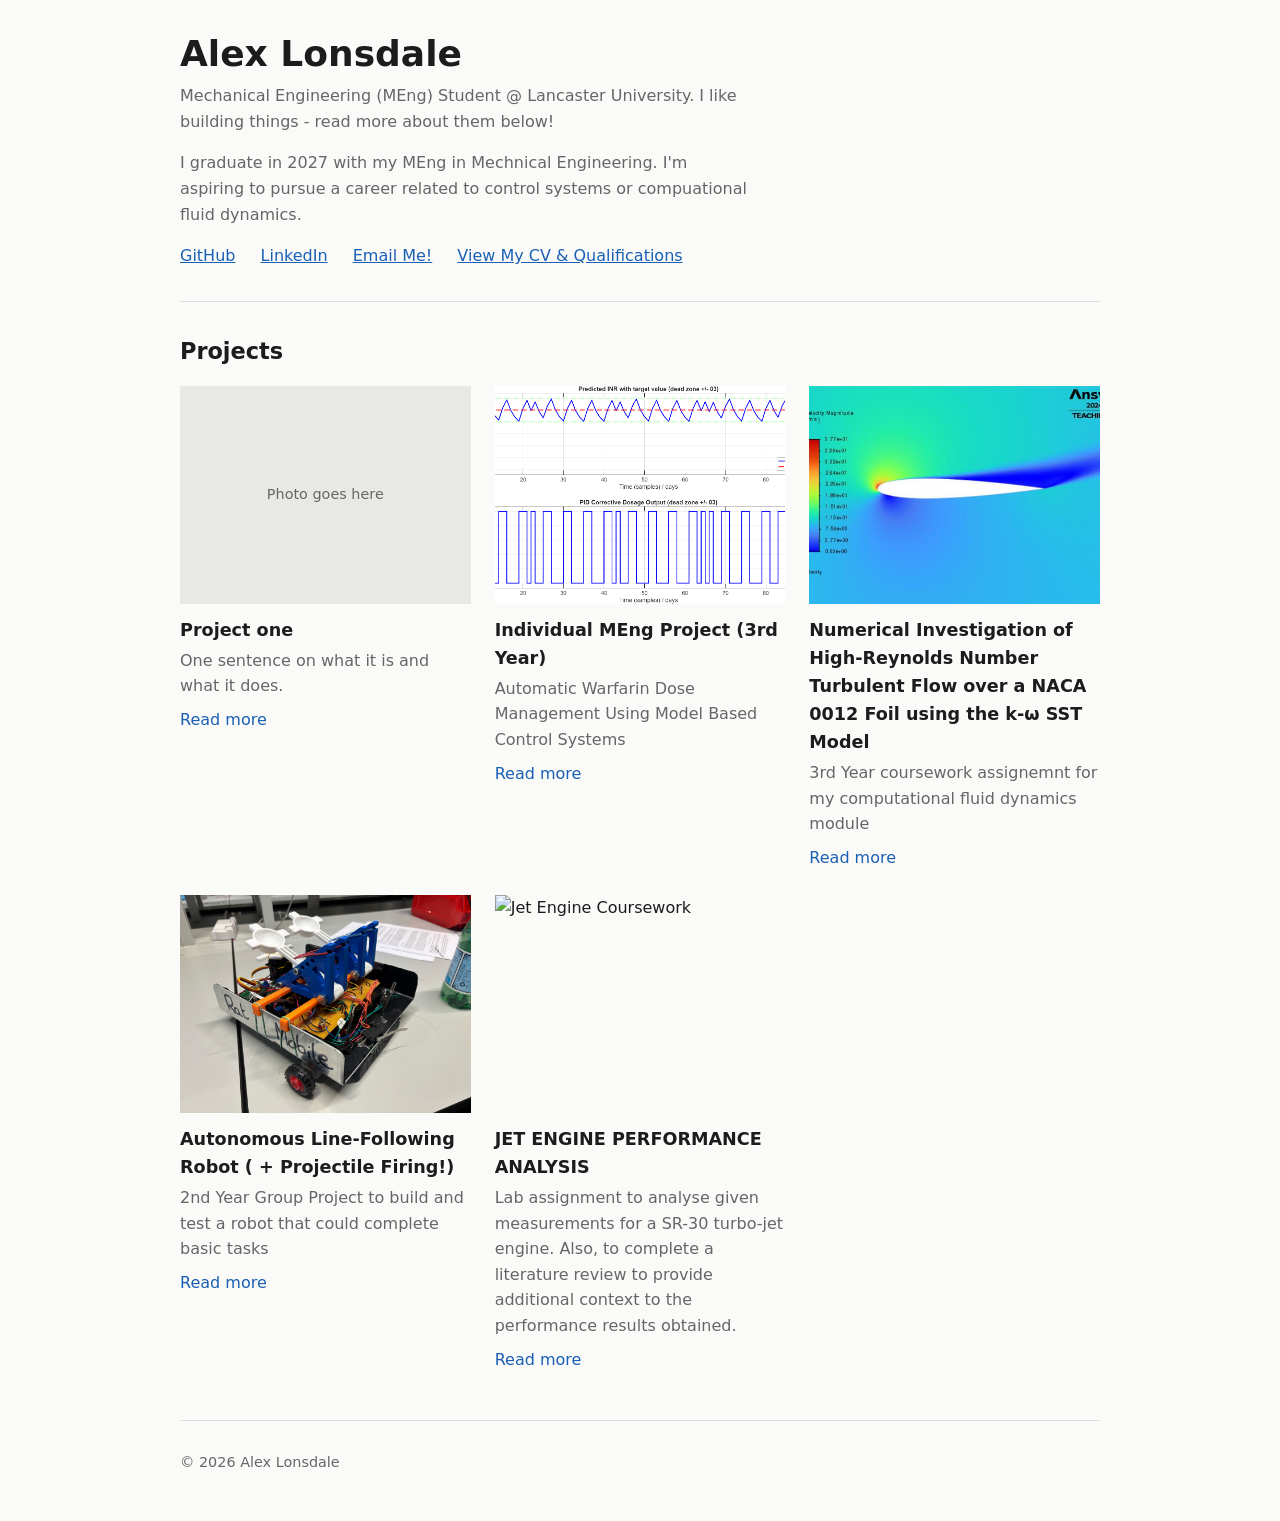
==== index.html @ 4307f091 "Update index.html" ====
<!DOCTYPE html>
<html lang="en">
<head>
  <meta charset="utf-8">
  <meta name="viewport" content="width=device-width, initial-scale=1">
  <title>Alex Lonsdale - MEng Student</title>
  <link rel="stylesheet" href="style.css">
</head>
<body>

  <header class="intro">
    <h1>Alex Lonsdale</h1>
    <p>Mechanical Engineering (MEng) Student @ Lancaster University. I like building things - read more about them below!</p>
    <p>I graduate in 2027 with my MEng in Mechnical Engineering. I'm aspiring to pursue a career related to control systems or compuational fluid dynamics.</p>
    <nav>
      <a href="https://github.com/alexlonsdale">GitHub</a>
      <a href="https://www.linkedin.com/in/alex-lonsdale-755129295">LinkedIn</a>
      <a href="mailto:alexlonsdale16@gmail.com">Email Me!</a>
      <a href="/Alex_Lonsdale_CV.pdf">View My CV &amp; Qualifications</a>
    </nav>
  </header>

  <main>
    <h2>Projects</h2>

    <div class="projects">

      <a class="project" href="#">
        <div class="photo">Photo goes here</div>
        <h3>Project one</h3>
        <p>One sentence on what it is and what it does.</p>
        <span class="more">Read more</span>
      </a>

      <a class="project" href="/projects/warfarin-project.html">
       <img src="projects/images/warfarin-project/hero.png" alt="Hero IMG">
        <h3>Individual MEng Project (3rd Year)</h3>
        <p>Automatic Warfarin Dose Management Using Model Based Control Systems</p>
        <span class="more">Read more</span>
      </a>

<a class="project" href="/projects/cfd-project.html">
        <img src="projects/images/cfd-project/hero.png" alt="cfd">
        <h3>Numerical Investigation of High-Reynolds Number Turbulent Flow over a NACA 0012 Foil using the k-ω SST Model</h3>
        <p>3rd Year coursework assignemnt for my computational fluid dynamics module</p>
        <span class="more">Read more</span>
      </a>
      
      <a class="project" href="/projects/robot-project.html">
        <img src="projects/images/robot-project/hero.jpg" alt="First assembly of our robot before testing/programming began">
        <h3>Autonomous Line-Following Robot ( + Projectile Firing!)</h3>
        <p>2nd Year Group Project to build and test a robot that could complete basic tasks</p>
        <span class="more">Read more</span>
      </a>


        <a class="project" href="/projects/jet-engine.html">
        <img src="projects/images/jet-engine/hero.jpg" alt="Jet Engine Coursework">
        <h3>JET ENGINE PERFORMANCE ANALYSIS</h3>
        <p>Lab assignment to analyse given measurements for a SR-30 turbo-jet engine. Also, to complete a literature review to provide additional context to the performance results obtained.</p>
        <span class="more">Read more</span>
      </a>

       

    </div>
  </main>

  <footer>
    <p>&copy; 2026 Alex Lonsdale</p>
  </footer>

</body>
</html>
---- style.css ----
:root {
  --bg: #fafaf8;
  --text: #1c1c1c;
  --muted: #666;
  --accent: #1a5fb4;
  --line: #ddd;
  --placeholder: #e8e8e4;
}

@media (prefers-color-scheme: dark) {
  :root {
    --bg: #161618;
    --text: #ececec;
    --muted: #9a9a9a;
    --accent: #7ab0f5;
    --line: #333;
    --placeholder: #26262a;
  }
}

* {
  box-sizing: border-box;
}

body {
  margin: 0 auto;
  padding: 2rem 1.25rem;
  max-width: 60rem;
  background: var(--bg);
  color: var(--text);
  font-family: system-ui, -apple-system, "Segoe UI", Roboto, sans-serif;
  line-height: 1.6;
}

a {
  color: var(--accent);
}

a:focus-visible {
  outline: 2px solid var(--accent);
  outline-offset: 2px;
}

/* Intro */
.intro {
  padding-bottom: 2rem;
  margin-bottom: 2rem;
  border-bottom: 1px solid var(--line);
}

.intro h1 {
  margin: 0 0 0.5rem;
  font-size: 2.25rem;
  line-height: 1.2;
}

.intro p {
  margin: 0 0 1rem;
  max-width: 36rem;
  color: var(--muted);
}

.intro nav a {
  margin-right: 1.25rem;
}

/* Project grid */
h2 {
  margin: 0 0 1rem;
  font-size: 1.4rem;
}

.projects {
  display: grid;
  grid-template-columns: repeat(auto-fill, minmax(16rem, 1fr));
  gap: 1.5rem;
}

/* Project cards (whole card is a link) */
.project {
  display: block;
  color: inherit;
  text-decoration: none;
}

.project h3 {
  margin: 0.75rem 0 0.25rem;
  font-size: 1.1rem;
}

.project p {
  margin: 0 0 0.5rem;
  color: var(--muted);
}

.project .more {
  color: var(--accent);
}

.project:hover h3,
.project:hover .more {
  text-decoration: underline;
}

.project:focus-visible {
  outline: 2px solid var(--accent);
  outline-offset: 4px;
}

/* Card image and placeholder share the same shape */
.photo,
.project img {
  display: block;
  width: 100%;
  aspect-ratio: 4 / 3;
}

.project img {
  object-fit: cover;
}

.photo {
  display: flex;
  align-items: center;
  justify-content: center;
  background: var(--placeholder);
  color: var(--muted);
  font-size: 0.9rem;
}

/* Footer */
footer {
  margin-top: 3rem;
  padding-top: 1rem;
  border-top: 1px solid var(--line);
  color: var(--muted);
  font-size: 0.9rem;
}

/* Article pages */
.article {
  max-width: 42rem;
}

.article h1 {
  margin: 0 0 0.5rem;
  font-size: 2rem;
  line-height: 1.2;
}

.article .summary {
  margin: 0 0 1.5rem;
  color: var(--muted);
}

.article h2 {
  margin: 2rem 0 0.5rem;
}

.article img,
.article video,
.article iframe {
  display: block;
  max-width: 100%;
  height: auto;
  margin: 1rem 0;
}

.article iframe {
  width: 100%;
  aspect-ratio: 16 / 9;
  border: 0;
}
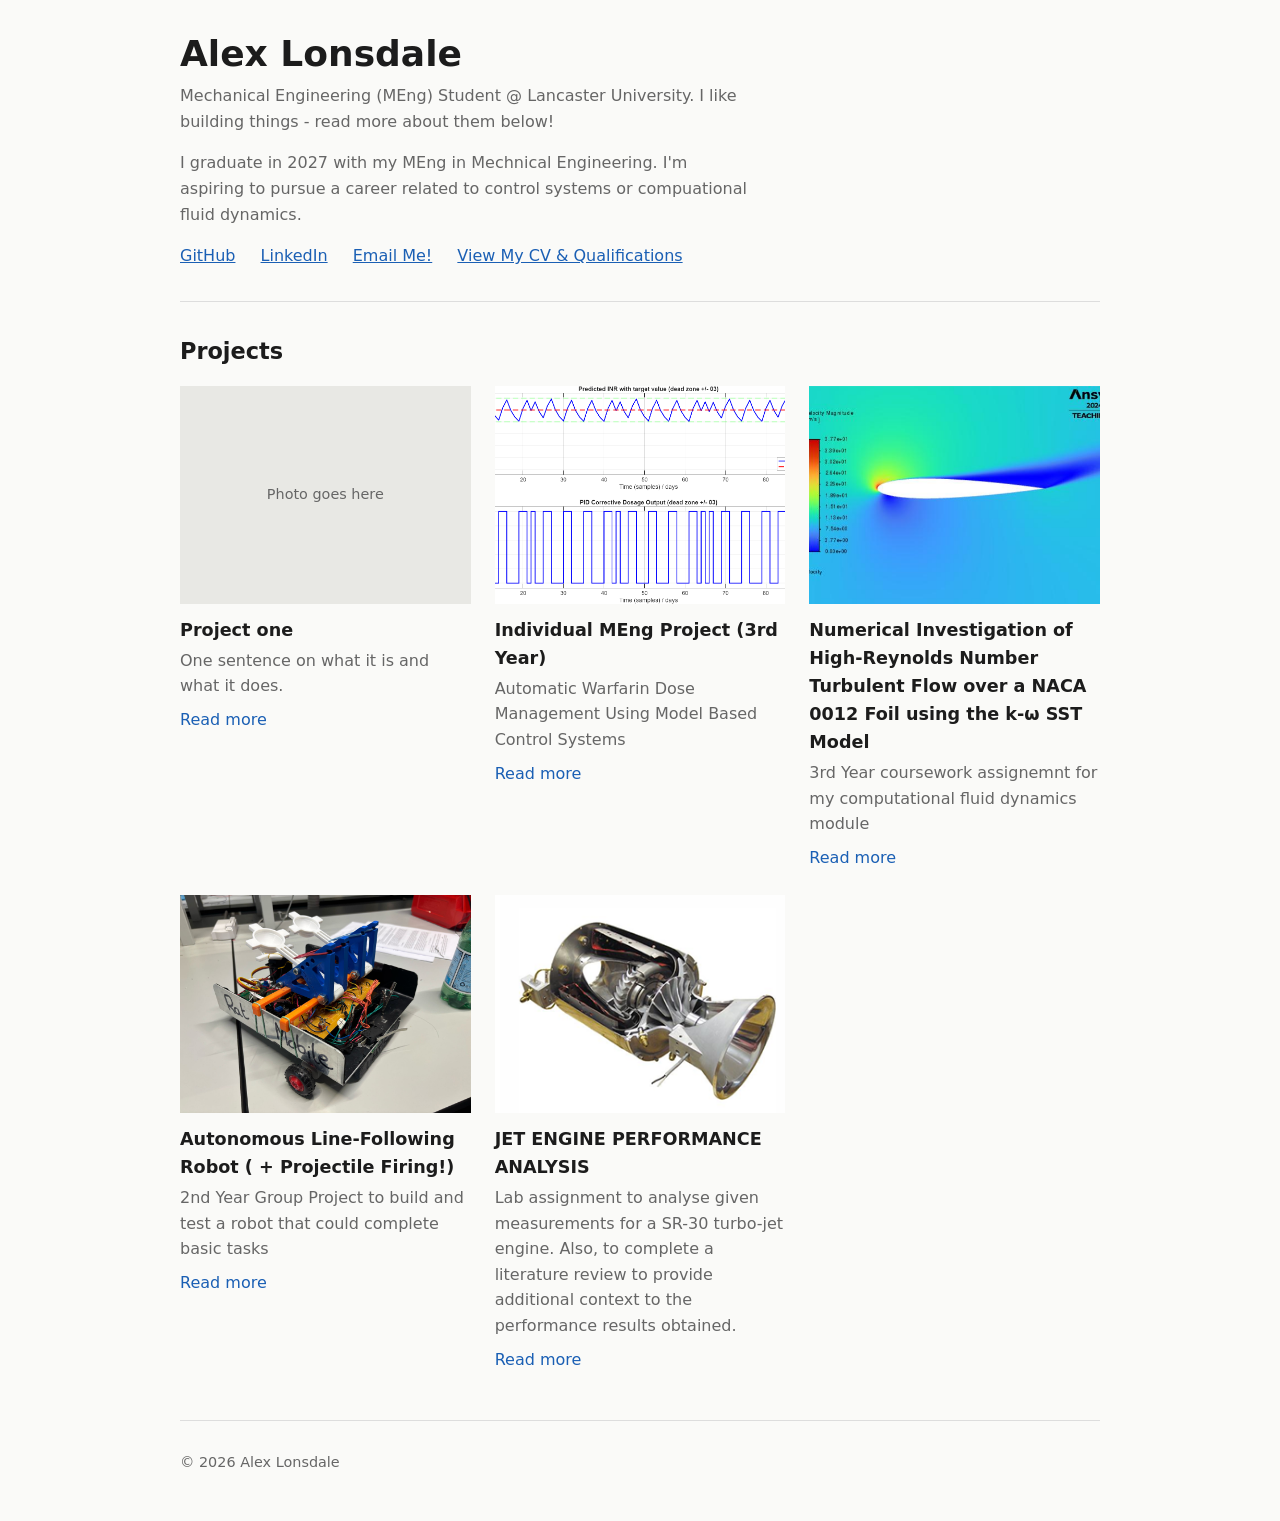
==== commit b3f136e8: "Update index.html" ====
--- a/index.html
+++ b/index.html
@@ -55,7 +55,7 @@
 
 
         <a class="project" href="/projects/jet-engine.html">
-        <img src="projects/images/jet-engine/hero.jpg" alt="Jet Engine Coursework">
+        <img src="projects/images/jet-engine/hero.png" alt="Jet Engine Coursework">
         <h3>JET ENGINE PERFORMANCE ANALYSIS</h3>
         <p>Lab assignment to analyse given measurements for a SR-30 turbo-jet engine. Also, to complete a literature review to provide additional context to the performance results obtained.</p>
         <span class="more">Read more</span>
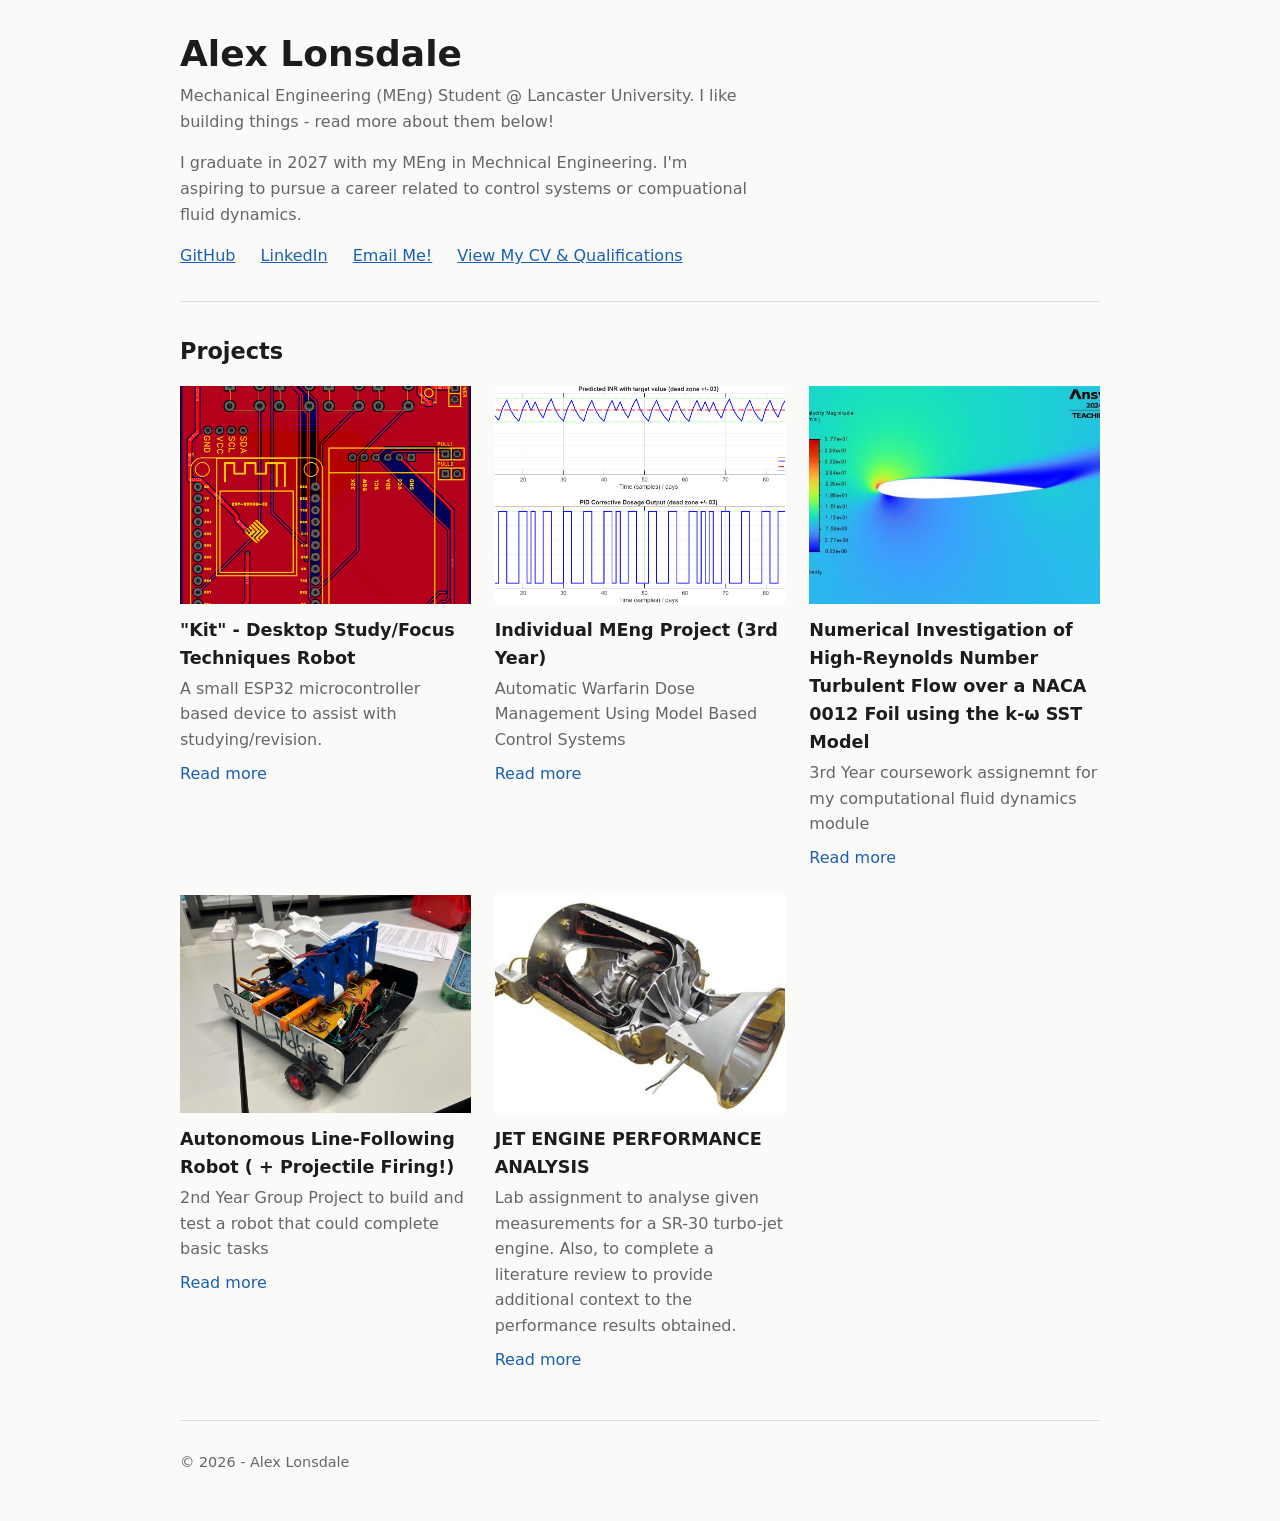
==== commit 7cde1b8f: "added study bot to index" ====
--- a/index.html
+++ b/index.html
@@ -25,10 +25,10 @@
 
     <div class="projects">
 
-      <a class="project" href="#">
-        <div class="photo">Photo goes here</div>
-        <h3>Project one</h3>
-        <p>One sentence on what it is and what it does.</p>
+      <a class="project" href="/projects/study-bot.html">
+        <img src="projects/images/study-bot/hero.png" alt="Hero IMG">
+        <h3>"Kit" - Desktop Study/Focus Techniques Robot</h3>
+        <p>A small ESP32 microcontroller based device to assist with studying/revision.</p>
         <span class="more">Read more</span>
       </a>
 
@@ -39,7 +39,7 @@
         <span class="more">Read more</span>
       </a>
 
-<a class="project" href="/projects/cfd-project.html">
+      <a class="project" href="/projects/cfd-project.html">
         <img src="projects/images/cfd-project/hero.png" alt="cfd">
         <h3>Numerical Investigation of High-Reynolds Number Turbulent Flow over a NACA 0012 Foil using the k-ω SST Model</h3>
         <p>3rd Year coursework assignemnt for my computational fluid dynamics module</p>
@@ -52,7 +52,6 @@
         <p>2nd Year Group Project to build and test a robot that could complete basic tasks</p>
         <span class="more">Read more</span>
       </a>
-
 
         <a class="project" href="/projects/jet-engine.html">
         <img src="projects/images/jet-engine/hero.png" alt="Jet Engine Coursework">
@@ -67,7 +66,7 @@
   </main>
 
   <footer>
-    <p>&copy; 2026 Alex Lonsdale</p>
+    <p>&copy; 2026 - Alex Lonsdale</p>
   </footer>
 
 </body>
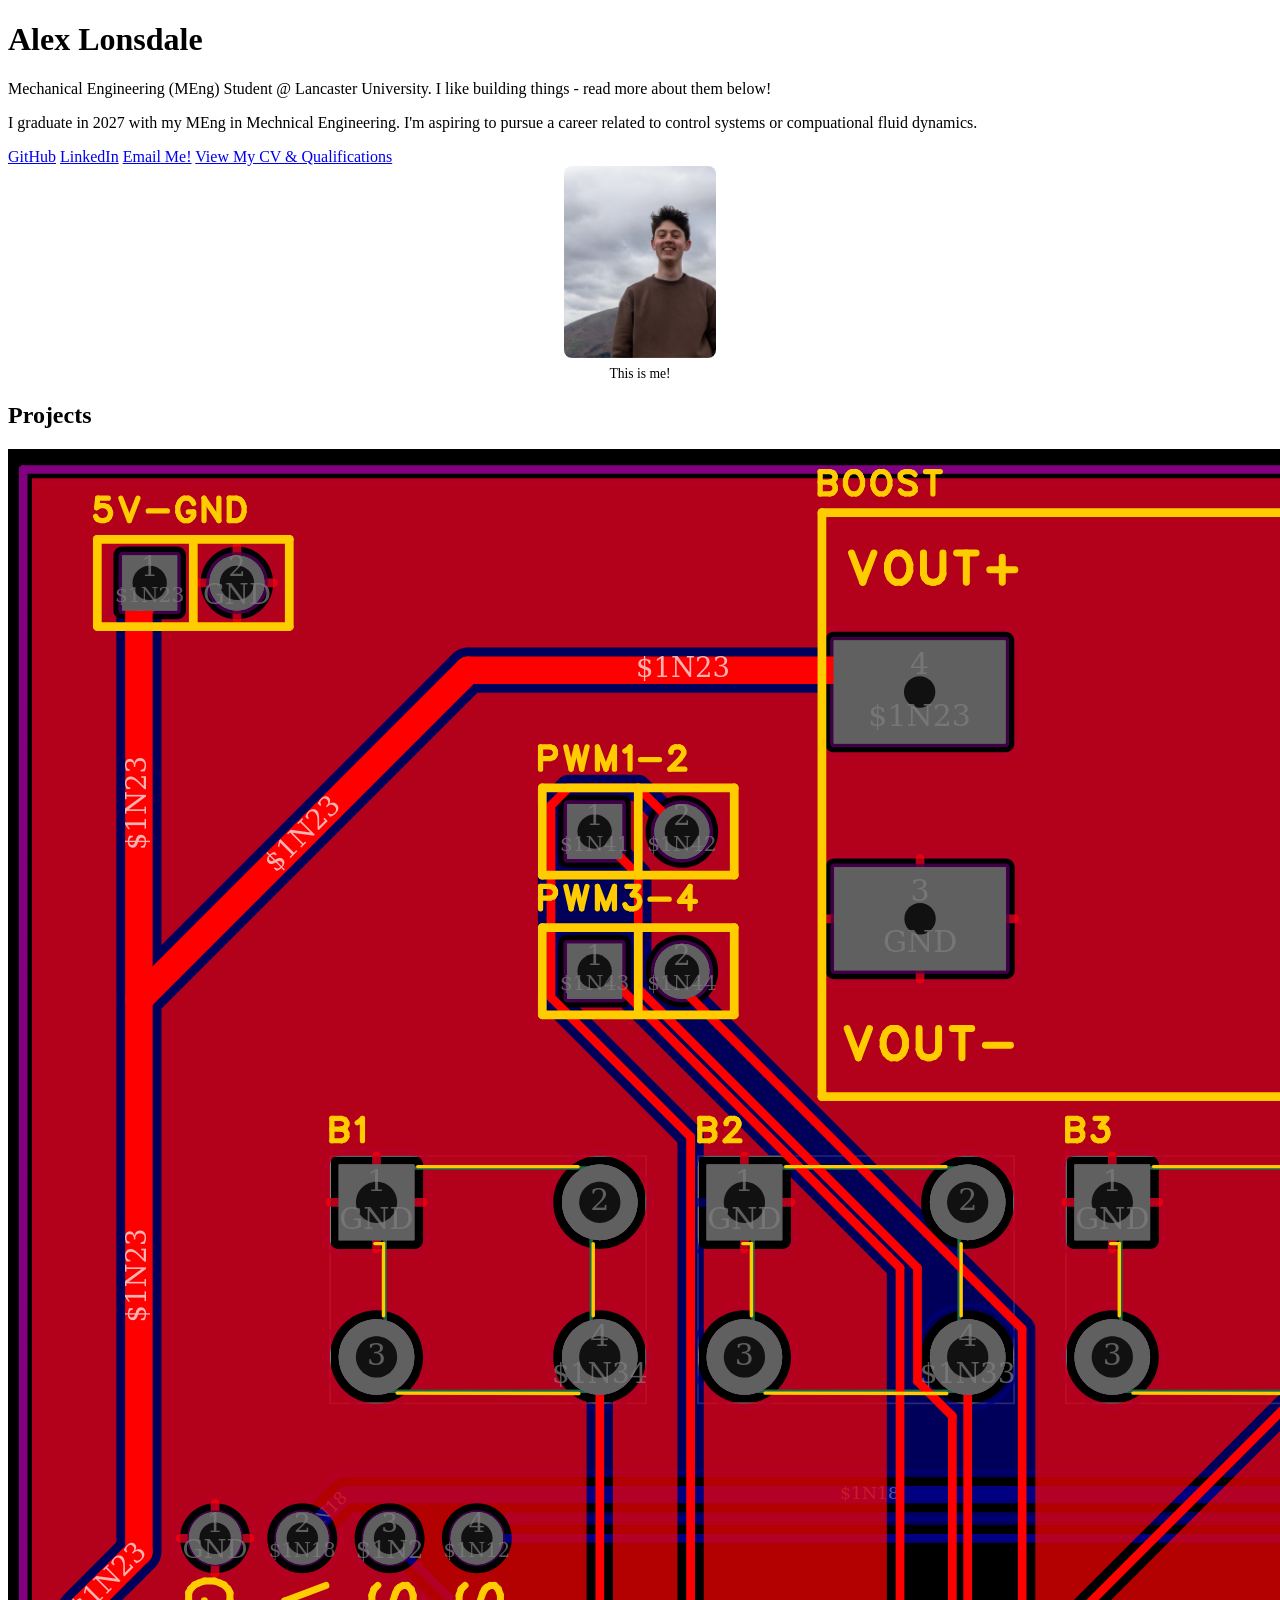
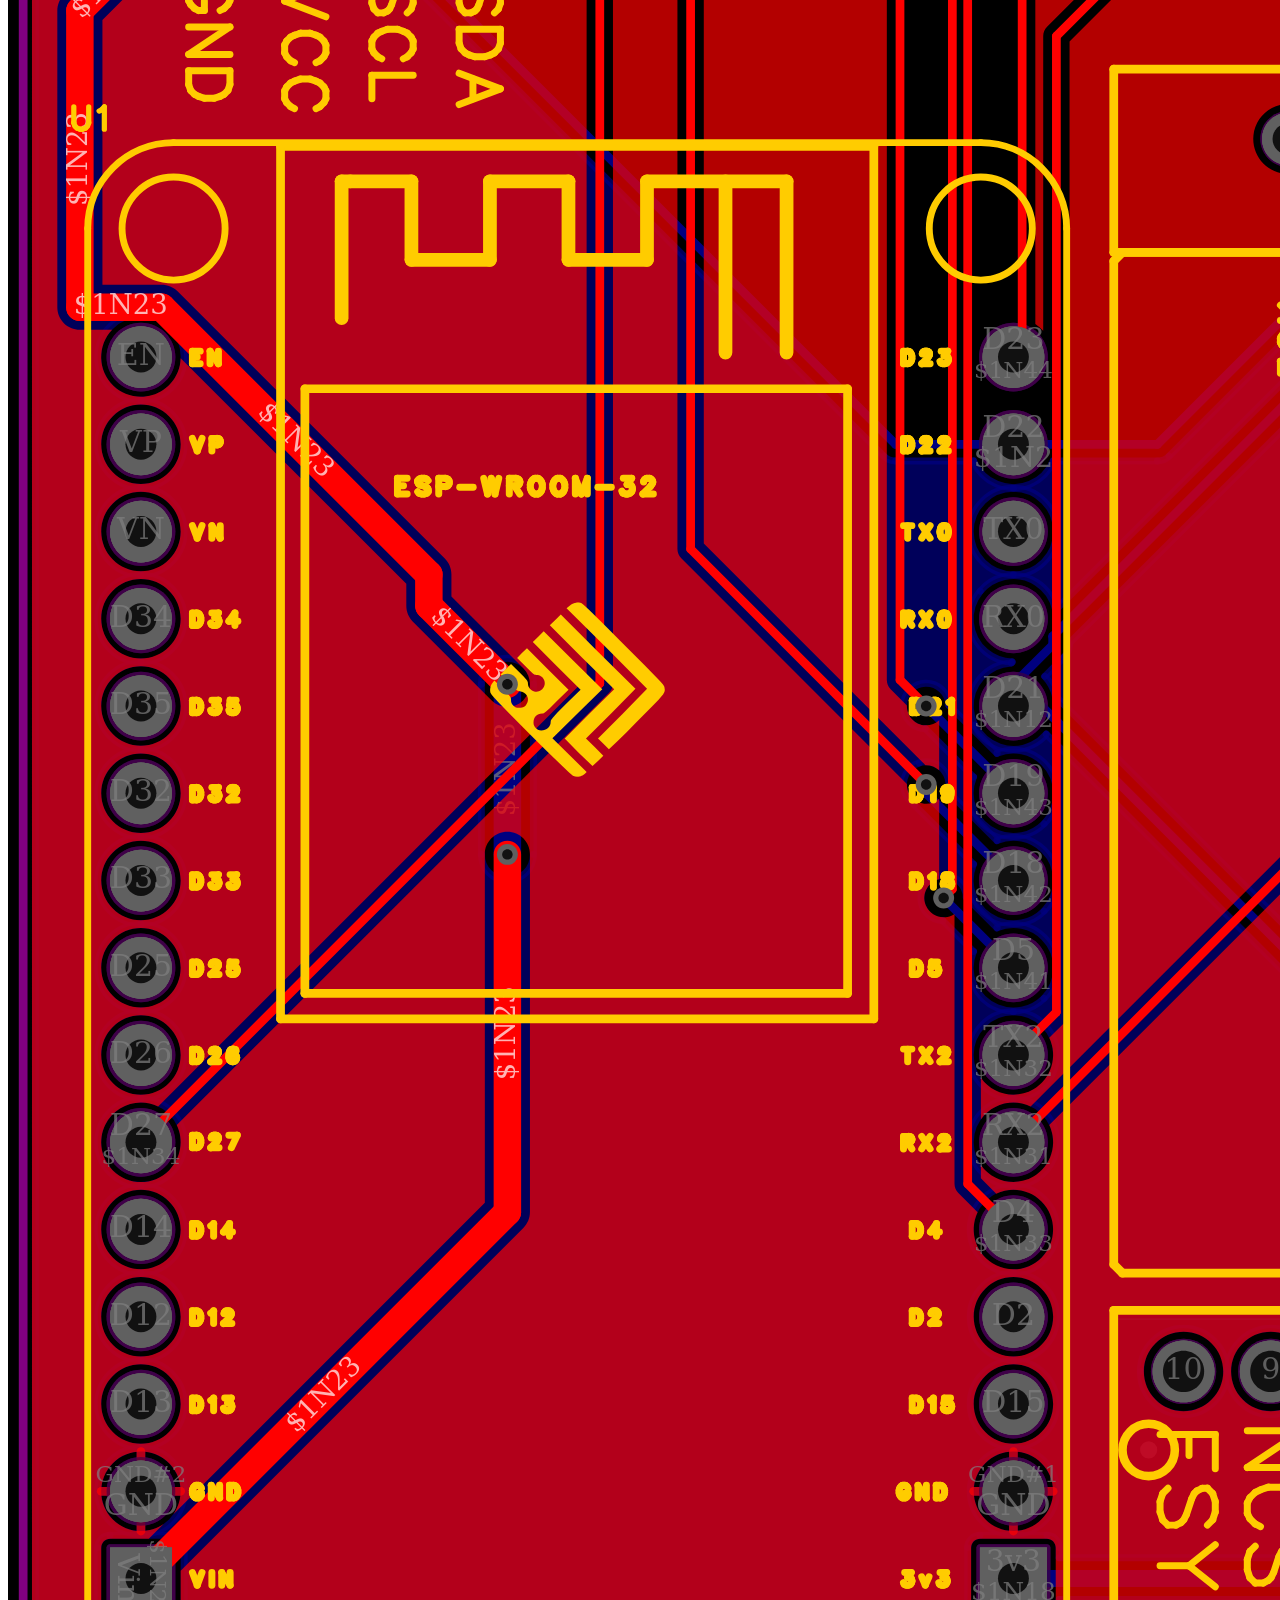
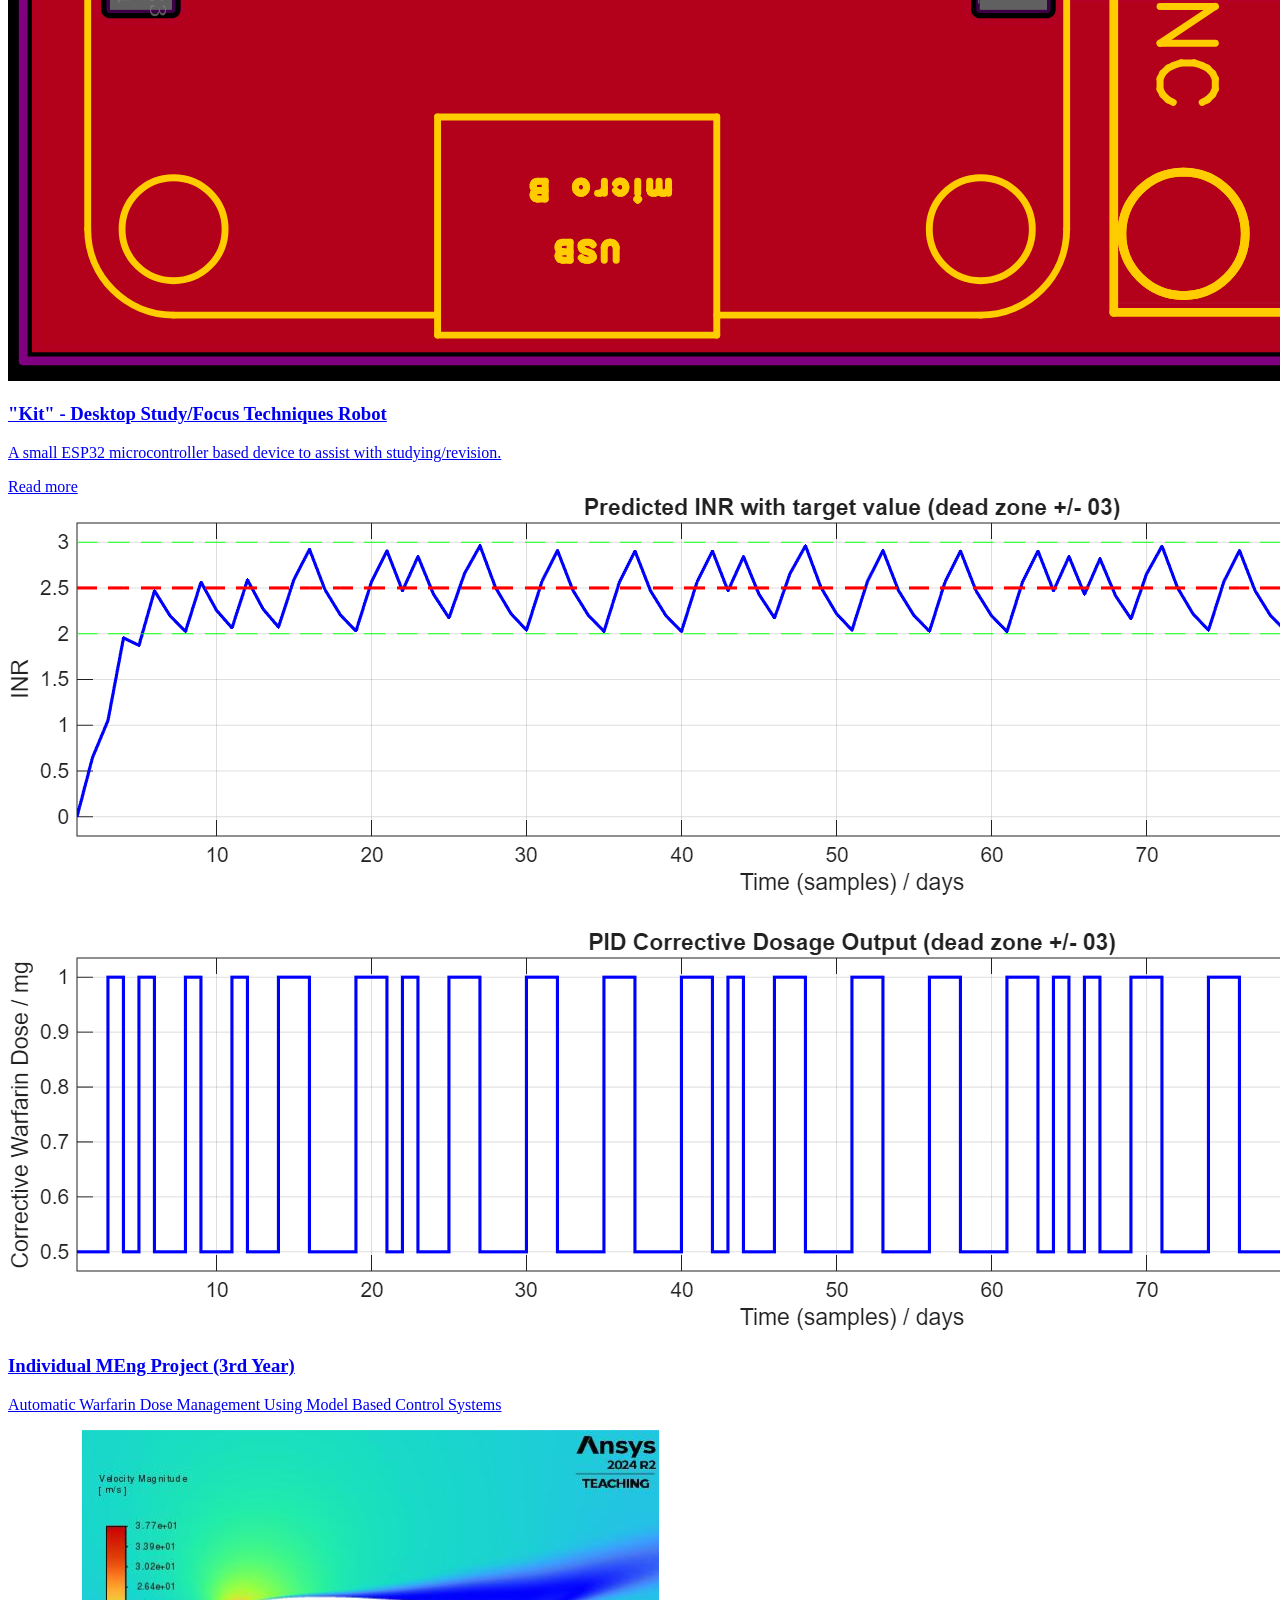
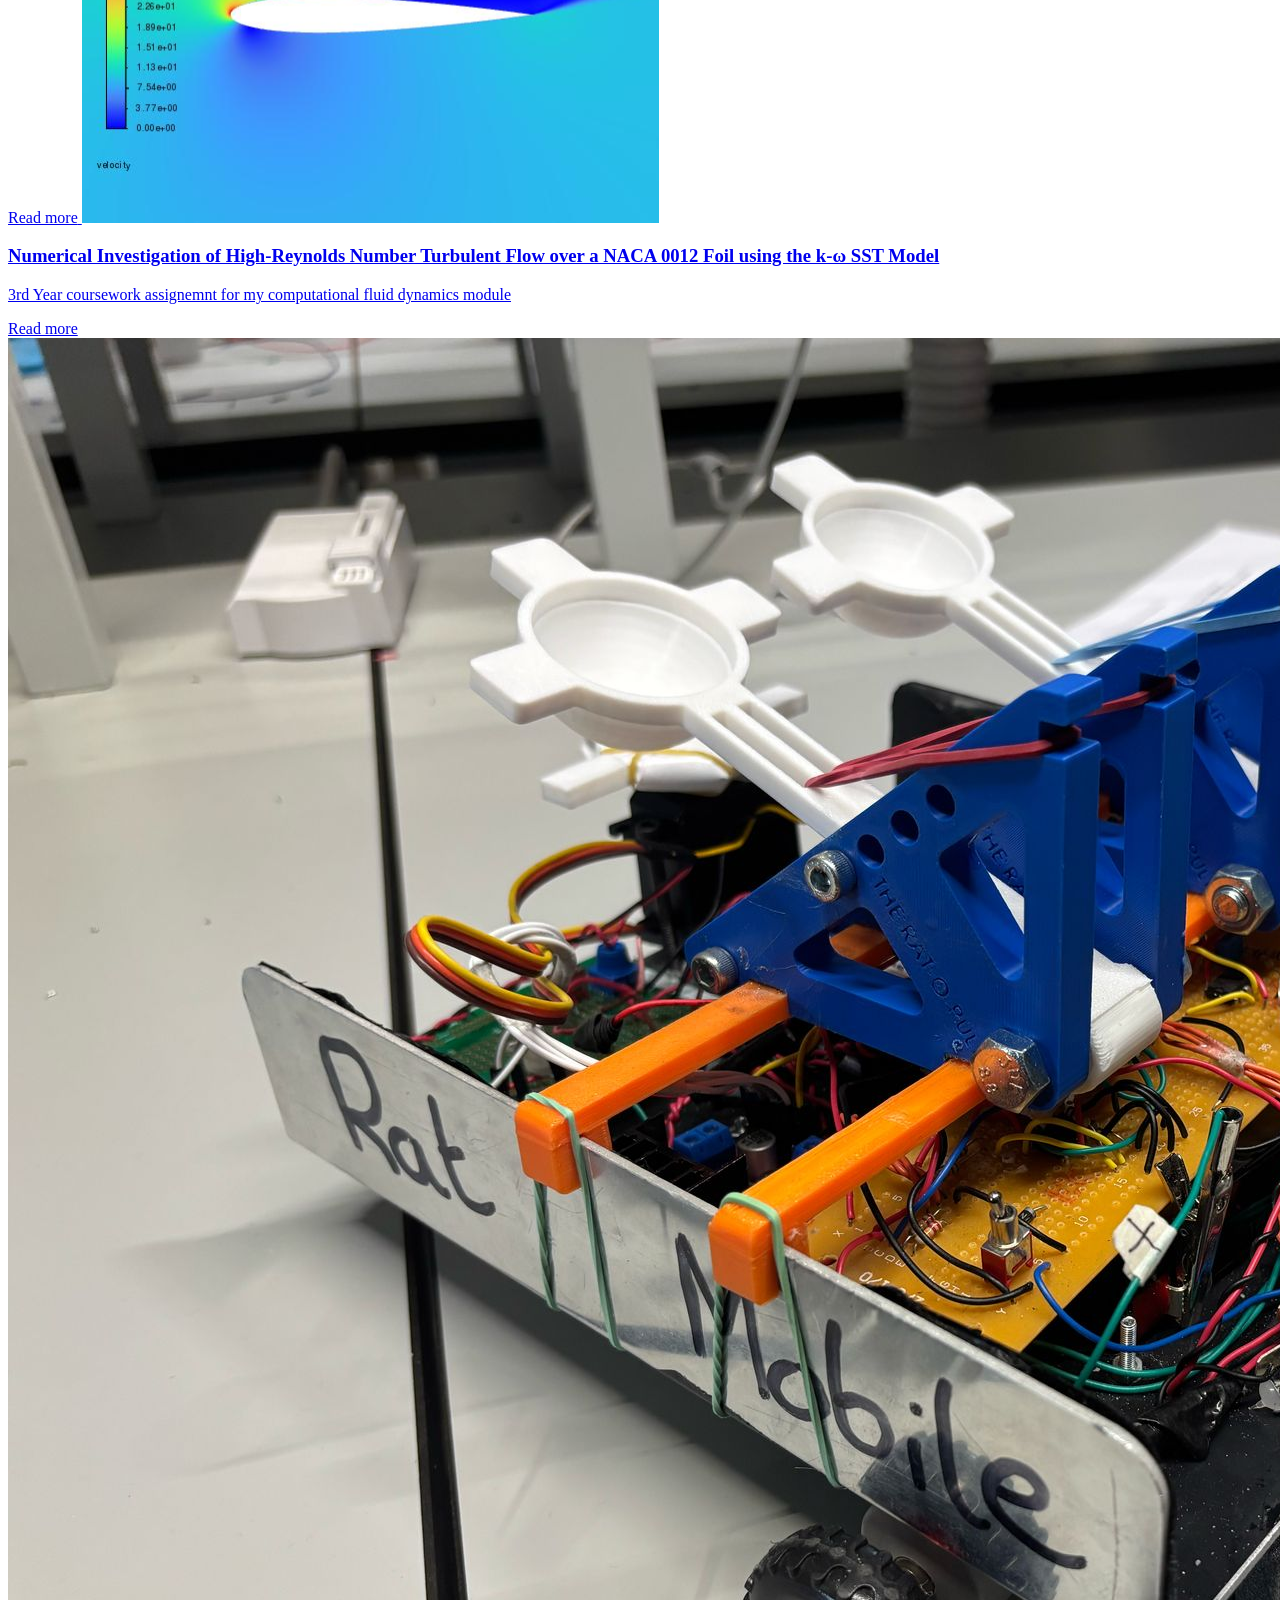
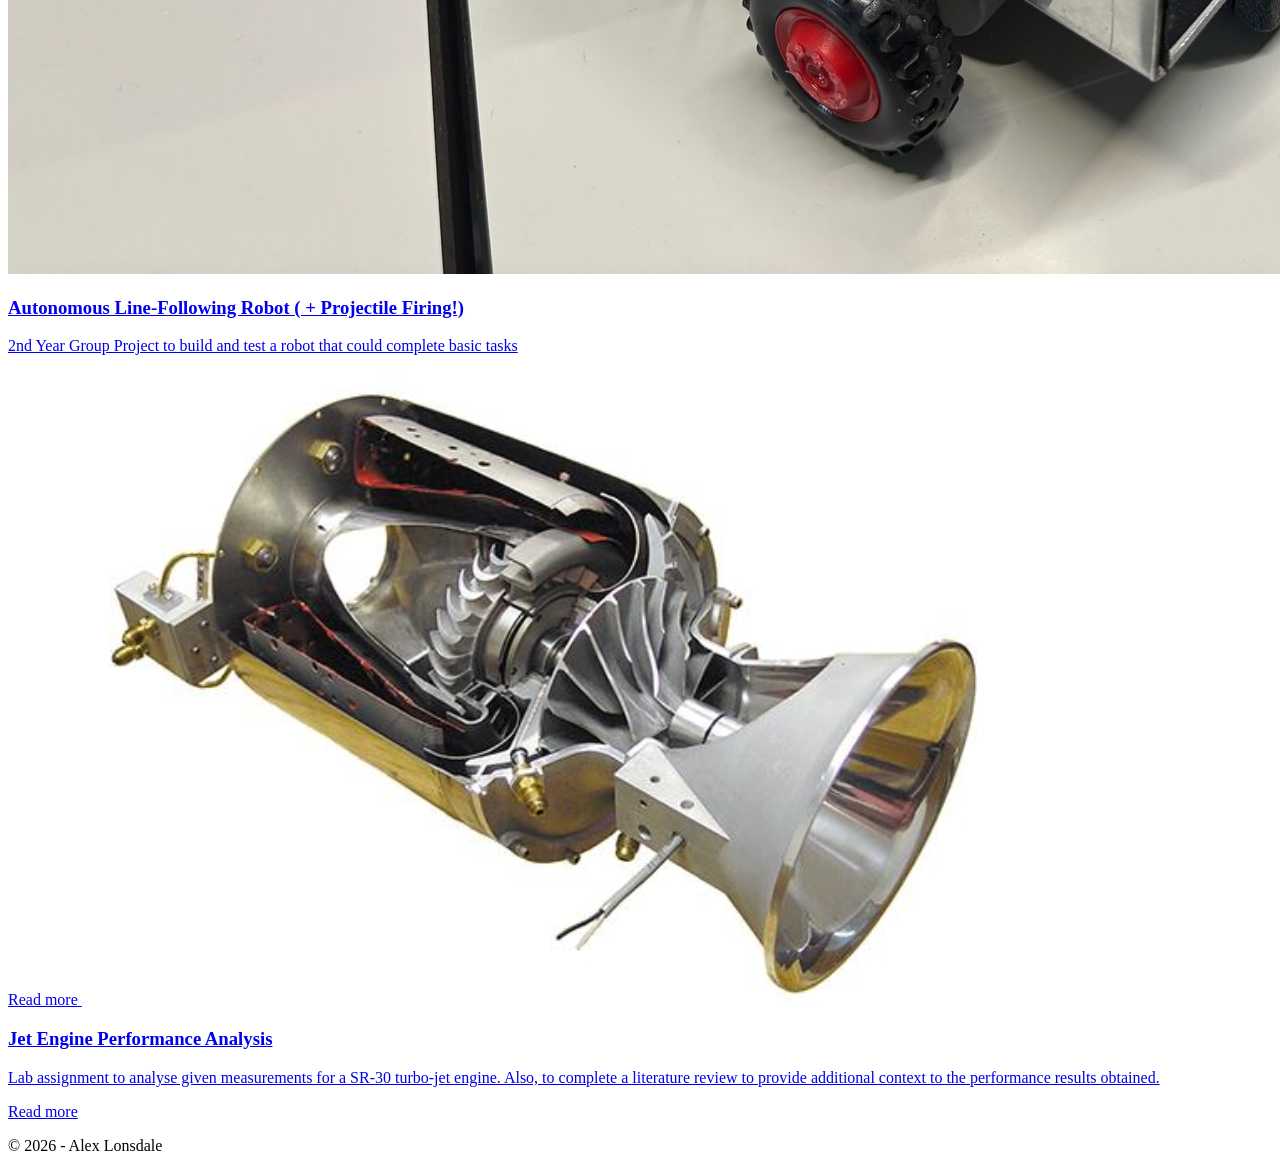
==== commit 843ea748: "added headshot to index.html/css" ====
--- a/index.html
+++ b/index.html
@@ -8,16 +8,23 @@
 </head>
 <body>
 
-  <header class="intro">
-    <h1>Alex Lonsdale</h1>
-    <p>Mechanical Engineering (MEng) Student @ Lancaster University. I like building things - read more about them below!</p>
-    <p>I graduate in 2027 with my MEng in Mechnical Engineering. I'm aspiring to pursue a career related to control systems or compuational fluid dynamics.</p>
-    <nav>
-      <a href="https://github.com/alexlonsdale">GitHub</a>
-      <a href="https://www.linkedin.com/in/alex-lonsdale-755129295">LinkedIn</a>
-      <a href="mailto:alexlonsdale16@gmail.com">Email Me!</a>
-      <a href="/Alex_Lonsdale_CV.pdf">View My CV &amp; Qualifications</a>
-    </nav>
+<header class="intro">
+    <div class="intro-content">
+      <h1>Alex Lonsdale</h1>
+      <p>Mechanical Engineering (MEng) Student @ Lancaster University. I like building things - read more about them below!</p>
+      <p>I graduate in 2027 with my MEng in Mechnical Engineering. I'm aspiring to pursue a career related to control systems or compuational fluid dynamics.</p>
+      <nav>
+        <a href="https://github.com/alexlonsdale">GitHub</a>
+        <a href="https://www.linkedin.com/in/alex-lonsdale-755129295">LinkedIn</a>
+        <a href="mailto:alexlonsdale16@gmail.com">Email Me!</a>
+        <a href="/Alex_Lonsdale_CV.pdf">View My CV &amp; Qualifications</a>
+      </nav>
+    </div>
+
+    <figure class="headshot-container">
+      <img src="headshot.jpg" alt="Alex Lonsdale" class="headshot">
+      <figcaption>This is me!</figcaption>
+    </figure>
   </header>
 
   <main>
@@ -33,7 +40,7 @@
       </a>
 
       <a class="project" href="/projects/warfarin-project.html">
-       <img src="projects/images/warfarin-project/hero.png" alt="Hero IMG">
+        <img src="projects/images/warfarin-project/hero.png" alt="Hero IMG">
         <h3>Individual MEng Project (3rd Year)</h3>
         <p>Automatic Warfarin Dose Management Using Model Based Control Systems</p>
         <span class="more">Read more</span>
@@ -45,7 +52,7 @@
         <p>3rd Year coursework assignemnt for my computational fluid dynamics module</p>
         <span class="more">Read more</span>
       </a>
-      
+
       <a class="project" href="/projects/robot-project.html">
         <img src="projects/images/robot-project/hero.jpg" alt="First assembly of our robot before testing/programming began">
         <h3>Autonomous Line-Following Robot ( + Projectile Firing!)</h3>
@@ -55,12 +62,12 @@
 
         <a class="project" href="/projects/jet-engine.html">
         <img src="projects/images/jet-engine/hero.png" alt="Jet Engine Coursework">
-        <h3>JET ENGINE PERFORMANCE ANALYSIS</h3>
+        <h3>Jet Engine Performance Analysis</h3>
         <p>Lab assignment to analyse given measurements for a SR-30 turbo-jet engine. Also, to complete a literature review to provide additional context to the performance results obtained.</p>
         <span class="more">Read more</span>
       </a>
 
-       
+
 
     </div>
   </main>
--- a/style.css
+++ b/style.css
@@ -1,173 +1,36 @@
-:root {
-  --bg: #fafaf8;
-  --text: #1c1c1c;
-  --muted: #666;
-  --accent: #1a5fb4;
-  --line: #ddd;
-  --placeholder: #e8e8e4;
+/* Headshot & Caption */
+.headshot-container {
+  margin: 0;
+  display: flex;
+  flex-direction: column;
+  align-items: center;
+  flex-shrink: 0;
 }
 
-@media (prefers-color-scheme: dark) {
-  :root {
-    --bg: #161618;
-    --text: #ececec;
-    --muted: #9a9a9a;
-    --accent: #7ab0f5;
-    --line: #333;
-    --placeholder: #26262a;
+.headshot {
+  width: 9.5rem;
+  height: 12rem;
+  object-fit: cover;
+  border-radius: 8px;
+  border: 1px solid var(--line);
+}
+
+.headshot-container figcaption {
+  margin-top: 0.5rem;
+  font-size: 0.85rem;
+  color: var(--muted);
+  text-align: center;
+}
+
+@media (max-width: 600px) {
+  .intro {
+    flex-direction: column-reverse;
+    align-items: flex-start;
+    gap: 1.5rem;
+  }
+
+  .headshot {
+    width: 8rem;
+    height: 10rem;
   }
 }
-
-* {
-  box-sizing: border-box;
-}
-
-body {
-  margin: 0 auto;
-  padding: 2rem 1.25rem;
-  max-width: 60rem;
-  background: var(--bg);
-  color: var(--text);
-  font-family: system-ui, -apple-system, "Segoe UI", Roboto, sans-serif;
-  line-height: 1.6;
-}
-
-a {
-  color: var(--accent);
-}
-
-a:focus-visible {
-  outline: 2px solid var(--accent);
-  outline-offset: 2px;
-}
-
-/* Intro */
-.intro {
-  padding-bottom: 2rem;
-  margin-bottom: 2rem;
-  border-bottom: 1px solid var(--line);
-}
-
-.intro h1 {
-  margin: 0 0 0.5rem;
-  font-size: 2.25rem;
-  line-height: 1.2;
-}
-
-.intro p {
-  margin: 0 0 1rem;
-  max-width: 36rem;
-  color: var(--muted);
-}
-
-.intro nav a {
-  margin-right: 1.25rem;
-}
-
-/* Project grid */
-h2 {
-  margin: 0 0 1rem;
-  font-size: 1.4rem;
-}
-
-.projects {
-  display: grid;
-  grid-template-columns: repeat(auto-fill, minmax(16rem, 1fr));
-  gap: 1.5rem;
-}
-
-/* Project cards (whole card is a link) */
-.project {
-  display: block;
-  color: inherit;
-  text-decoration: none;
-}
-
-.project h3 {
-  margin: 0.75rem 0 0.25rem;
-  font-size: 1.1rem;
-}
-
-.project p {
-  margin: 0 0 0.5rem;
-  color: var(--muted);
-}
-
-.project .more {
-  color: var(--accent);
-}
-
-.project:hover h3,
-.project:hover .more {
-  text-decoration: underline;
-}
-
-.project:focus-visible {
-  outline: 2px solid var(--accent);
-  outline-offset: 4px;
-}
-
-/* Card image and placeholder share the same shape */
-.photo,
-.project img {
-  display: block;
-  width: 100%;
-  aspect-ratio: 4 / 3;
-}
-
-.project img {
-  object-fit: cover;
-}
-
-.photo {
-  display: flex;
-  align-items: center;
-  justify-content: center;
-  background: var(--placeholder);
-  color: var(--muted);
-  font-size: 0.9rem;
-}
-
-/* Footer */
-footer {
-  margin-top: 3rem;
-  padding-top: 1rem;
-  border-top: 1px solid var(--line);
-  color: var(--muted);
-  font-size: 0.9rem;
-}
-
-/* Article pages */
-.article {
-  max-width: 42rem;
-}
-
-.article h1 {
-  margin: 0 0 0.5rem;
-  font-size: 2rem;
-  line-height: 1.2;
-}
-
-.article .summary {
-  margin: 0 0 1.5rem;
-  color: var(--muted);
-}
-
-.article h2 {
-  margin: 2rem 0 0.5rem;
-}
-
-.article img,
-.article video,
-.article iframe {
-  display: block;
-  max-width: 100%;
-  height: auto;
-  margin: 1rem 0;
-}
-
-.article iframe {
-  width: 100%;
-  aspect-ratio: 16 / 9;
-  border: 0;
-}
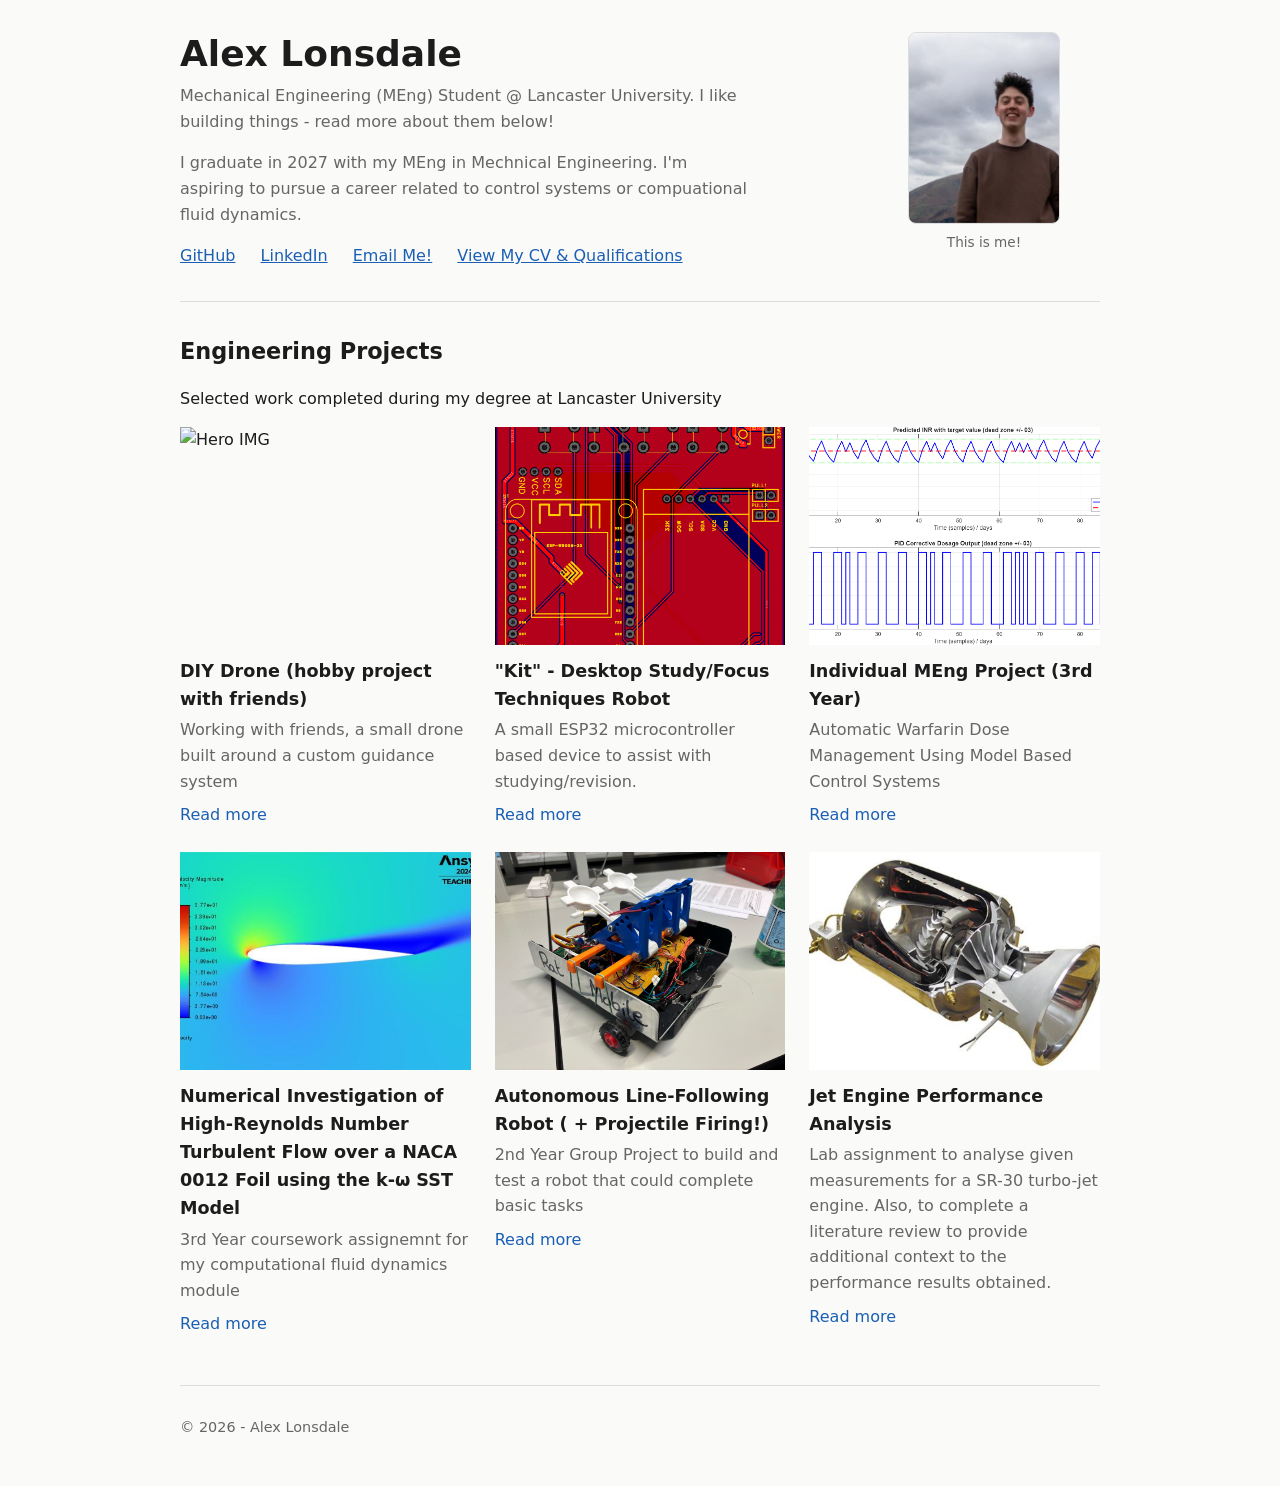
==== commit 562f0f2a: "updated drone project page" ====
--- a/index.html
+++ b/index.html
@@ -28,9 +28,17 @@
   </header>
 
   <main>
-    <h2>Projects</h2>
+    <h2>Engineering Projects</h2>
+    <p>Selected work completed during my degree at Lancaster University</p>
 
     <div class="projects">
+
+    <a class="project" href="/projects/drone-project.html">
+        <img src="projects/images/drone-project/hero.png" alt="Hero IMG">
+        <h3>DIY Drone (hobby project with friends)</h3>
+        <p>Working with friends, a small drone built around a custom guidance system</p>
+        <span class="more">Read more</span>
+      </a>
 
       <a class="project" href="/projects/study-bot.html">
         <img src="projects/images/study-bot/hero.png" alt="Hero IMG">
--- a/style.css
+++ b/style.css
@@ -1,6 +1,80 @@
-/* Headshot & Caption */
+:root {
+  --bg: #fafaf8;
+  --text: #1c1c1c;
+  --muted: #666;
+  --accent: #1a5fb4;
+  --line: #ddd;
+  --placeholder: #e8e8e4;
+}
+
+@media (prefers-color-scheme: dark) {
+  :root {
+    --bg: #161618;
+    --text: #ececec;
+    --muted: #9a9a9a;
+    --accent: #7ab0f5;
+    --line: #333;
+    --placeholder: #26262a;
+  }
+}
+
+* {
+  box-sizing: border-box;
+}
+
+body {
+  margin: 0 auto;
+  padding: 2rem 1.25rem;
+  max-width: 60rem;
+  background: var(--bg);
+  color: var(--text);
+  font-family: system-ui, -apple-system, "Segoe UI", Roboto, sans-serif;
+  line-height: 1.6;
+}
+
+a {
+  color: var(--accent);
+}
+
+a:focus-visible {
+  outline: 2px solid var(--accent);
+  outline-offset: 2px;
+}
+
+/* Intro Header Section */
+.intro {
+  display: flex;
+  align-items: flex-start;
+  justify-content: space-between;
+  gap: 2rem;
+  padding-bottom: 2rem;
+  margin-bottom: 2rem;
+  border-bottom: 1px solid var(--line);
+}
+
+.intro-content {
+  flex: 1;
+}
+
+.intro h1 {
+  margin: 0 0 0.5rem;
+  font-size: 2.25rem;
+  line-height: 1.2;
+}
+
+.intro p {
+  margin: 0 0 1rem;
+  max-width: 36rem;
+  color: var(--muted);
+}
+
+.intro nav a {
+  margin-right: 1.25rem;
+}
+
+/* Headshot Container & Caption */
 .headshot-container {
-  margin: 0;
+  margin: 0 2.5rem 0 0;
   display: flex;
   flex-direction: column;
   align-items: center;
@@ -22,6 +96,7 @@
   text-align: center;
 }
 
+/* Mobile Responsiveness for Header */
 @media (max-width: 600px) {
   .intro {
     flex-direction: column-reverse;
@@ -29,8 +104,120 @@
     gap: 1.5rem;
   }
 
+  .headshot-container {
+    margin-right: 0;
+  }
+
   .headshot {
     width: 8rem;
     height: 10rem;
   }
 }
+
+/* Project Grid */
+h2 {
+  margin: 0 0 1rem;
+  font-size: 1.4rem;
+}
+
+.projects {
+  display: grid;
+  grid-template-columns: repeat(auto-fill, minmax(16rem, 1fr));
+  gap: 1.5rem;
+}
+
+/* Project Cards */
+.project {
+  display: block;
+  color: inherit;
+  text-decoration: none;
+}
+
+.project h3 {
+  margin: 0.75rem 0 0.25rem;
+  font-size: 1.1rem;
+}
+
+.project p {
+  margin: 0 0 0.5rem;
+  color: var(--muted);
+}
+
+.project .more {
+  color: var(--accent);
+}
+
+.project:hover h3,
+.project:hover .more {
+  text-decoration: underline;
+}
+
+.project:focus-visible {
+  outline: 2px solid var(--accent);
+  outline-offset: 4px;
+}
+
+/* Media Cards & Placeholders */
+.photo,
+.project img {
+  display: block;
+  width: 100%;
+  aspect-ratio: 4 / 3;
+}
+
+.project img {
+  object-fit: cover;
+}
+
+.photo {
+  display: flex;
+  align-items: center;
+  justify-content: center;
+  background: var(--placeholder);
+  color: var(--muted);
+  font-size: 0.9rem;
+}
+
+/* Footer */
+footer {
+  margin-top: 3rem;
+  padding-top: 1rem;
+  border-top: 1px solid var(--line);
+  color: var(--muted);
+  font-size: 0.9rem;
+}
+
+/* Article Pages */
+.article {
+  max-width: 42rem;
+}
+
+.article h1 {
+  margin: 0 0 0.5rem;
+  font-size: 2rem;
+  line-height: 1.2;
+}
+
+.article .summary {
+  margin: 0 0 1.5rem;
+  color: var(--muted);
+}
+
+.article h2 {
+  margin: 2rem 0 0.5rem;
+}
+
+.article img,
+.article video,
+.article iframe {
+  display: block;
+  max-width: 100%;
+  height: auto;
+  margin: 1rem 0;
+}
+
+.article iframe {
+  width: 100%;
+  aspect-ratio: 16 / 9;
+  border: 0;
+}
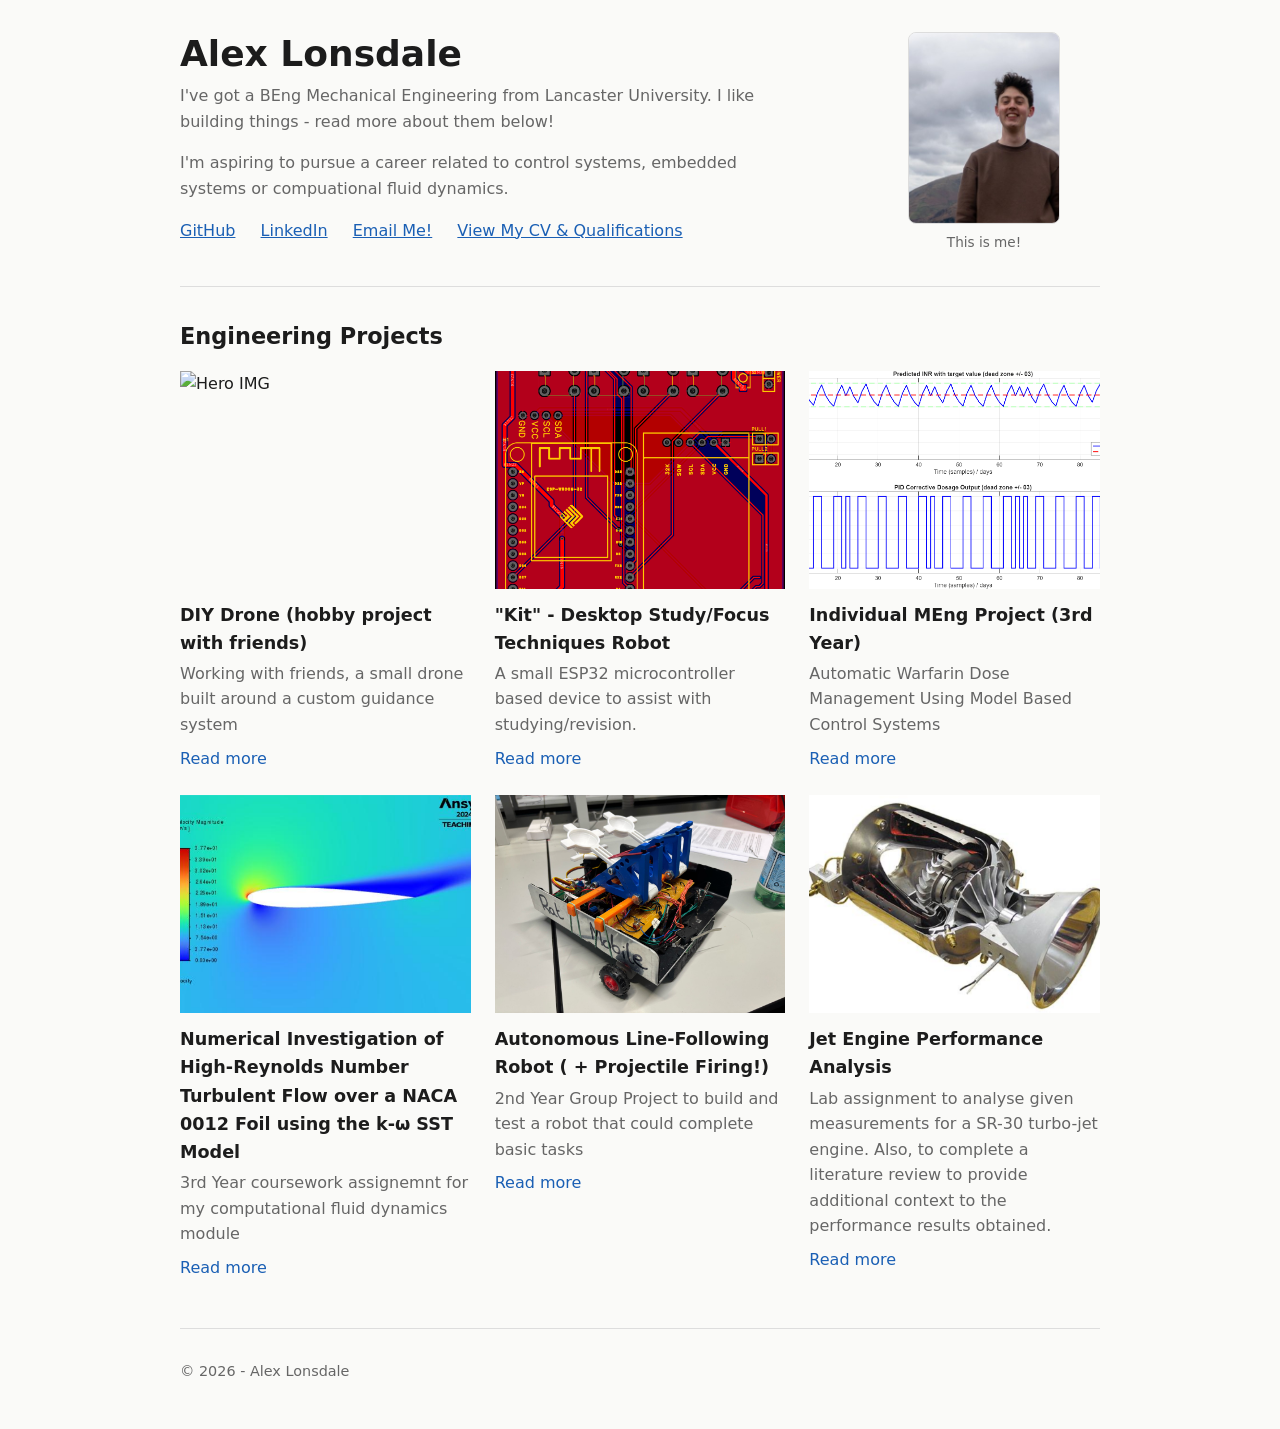
==== commit 4ed4ef51: "updated education status" ====
--- a/index.html
+++ b/index.html
@@ -3,7 +3,7 @@
 <head>
   <meta charset="utf-8">
   <meta name="viewport" content="width=device-width, initial-scale=1">
-  <title>Alex Lonsdale - MEng Student</title>
+  <title>Alex Lonsdale - BEng Graduate</title>
   <link rel="stylesheet" href="style.css">
 </head>
 <body>
@@ -11,13 +11,13 @@
 <header class="intro">
     <div class="intro-content">
       <h1>Alex Lonsdale</h1>
-      <p>Mechanical Engineering (MEng) Student @ Lancaster University. I like building things - read more about them below!</p>
-      <p>I graduate in 2027 with my MEng in Mechnical Engineering. I'm aspiring to pursue a career related to control systems or compuational fluid dynamics.</p>
+      <p>I've got a BEng Mechanical Engineering from Lancaster University. I like building things - read more about them below!</p>
+      <p>I'm aspiring to pursue a career related to control systems, embedded systems or compuational fluid dynamics.</p>
       <nav>
         <a href="https://github.com/alexlonsdale">GitHub</a>
         <a href="https://www.linkedin.com/in/alex-lonsdale-755129295">LinkedIn</a>
         <a href="mailto:alexlonsdale16@gmail.com">Email Me!</a>
-        <a href="/Alex_Lonsdale_CV.pdf">View My CV &amp; Qualifications</a>
+        <a href="">View My CV &amp; Qualifications</a>
       </nav>
     </div>
 
@@ -29,7 +29,6 @@
 
   <main>
     <h2>Engineering Projects</h2>
-    <p>Selected work completed during my degree at Lancaster University</p>
 
     <div class="projects">
 
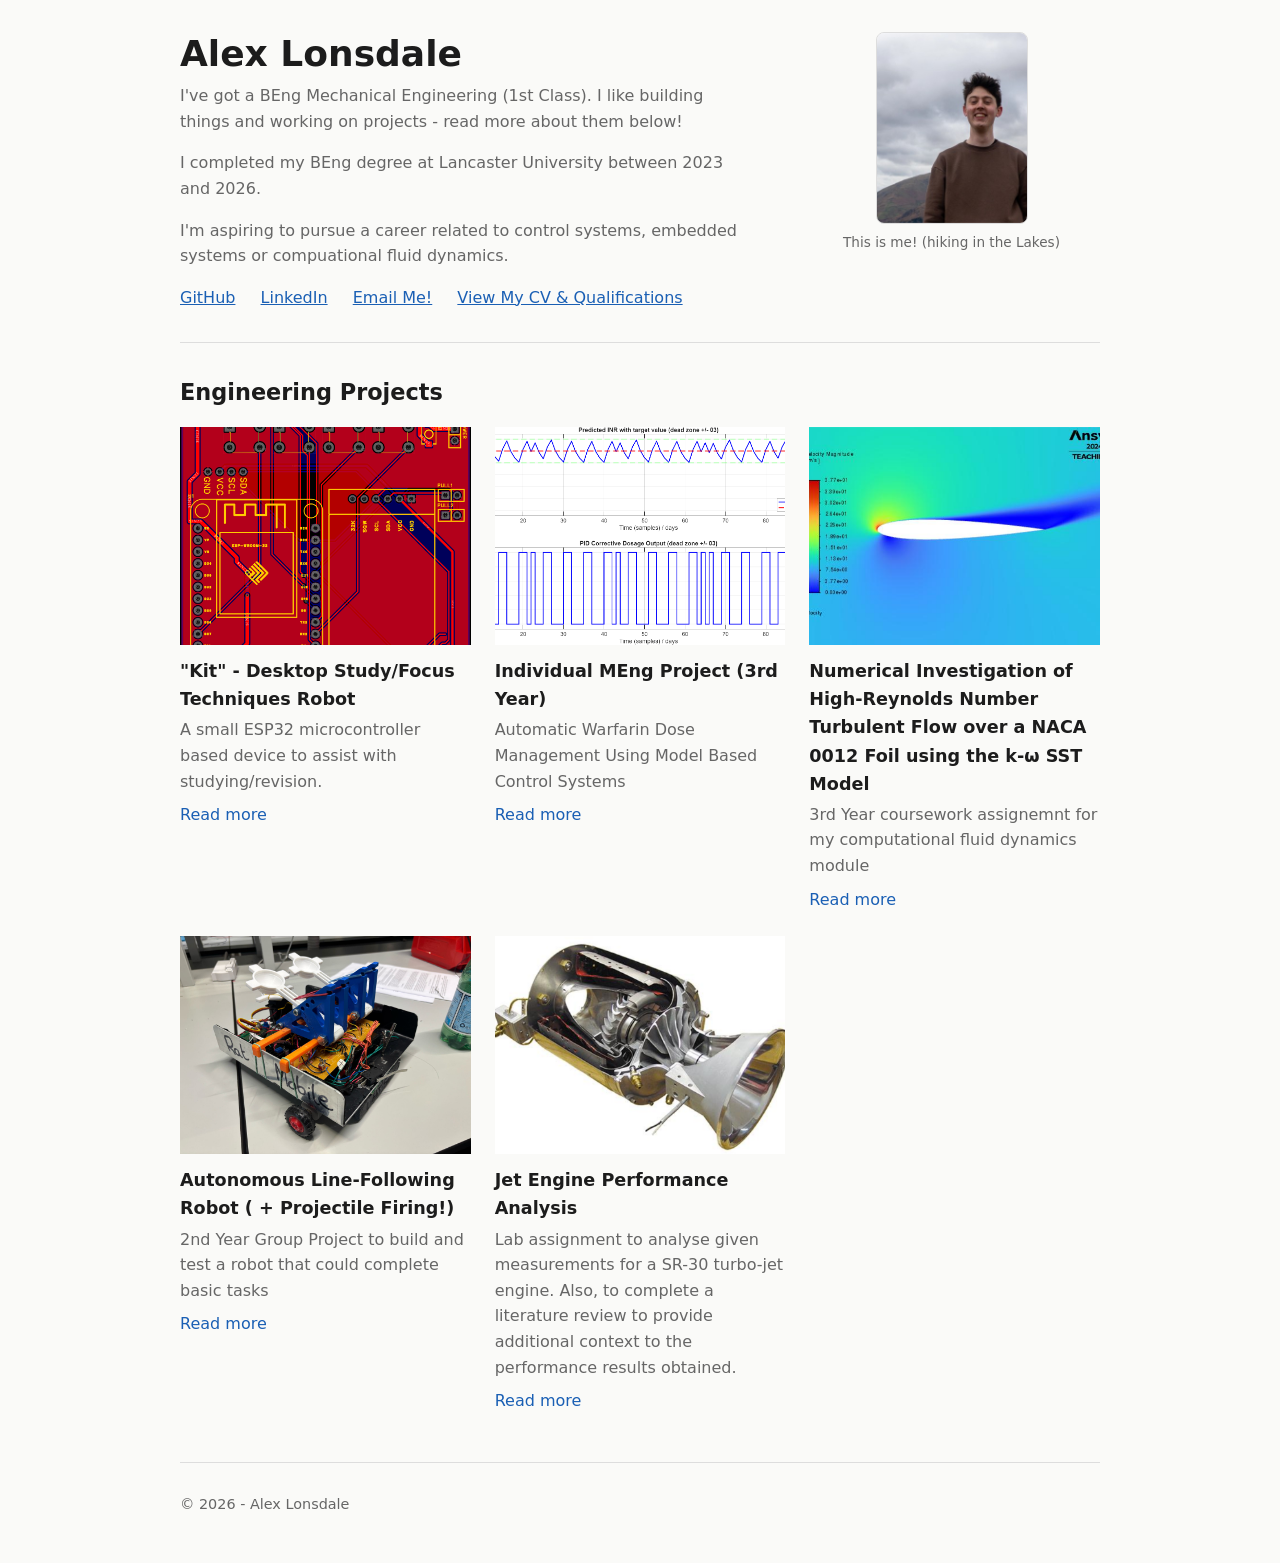
==== commit c3454b5f: "updated warfarin project" ====
--- a/index.html
+++ b/index.html
@@ -7,11 +7,12 @@
   <link rel="stylesheet" href="style.css">
 </head>
 <body>
-
+  
 <header class="intro">
     <div class="intro-content">
       <h1>Alex Lonsdale</h1>
-      <p>I've got a BEng Mechanical Engineering from Lancaster University. I like building things - read more about them below!</p>
+      <p>I've got a BEng Mechanical Engineering (1st Class). I like building things and working on projects - read more about them below!</p>
+      <p>I completed my BEng degree at Lancaster University between 2023 and 2026.</p>
       <p>I'm aspiring to pursue a career related to control systems, embedded systems or compuational fluid dynamics.</p>
       <nav>
         <a href="https://github.com/alexlonsdale">GitHub</a>
@@ -23,7 +24,7 @@
 
     <figure class="headshot-container">
       <img src="headshot.jpg" alt="Alex Lonsdale" class="headshot">
-      <figcaption>This is me!</figcaption>
+      <figcaption>This is me! (hiking in the Lakes)</figcaption>
     </figure>
   </header>
 
@@ -32,12 +33,7 @@
 
     <div class="projects">
 
-    <a class="project" href="/projects/drone-project.html">
-        <img src="projects/images/drone-project/hero.png" alt="Hero IMG">
-        <h3>DIY Drone (hobby project with friends)</h3>
-        <p>Working with friends, a small drone built around a custom guidance system</p>
-        <span class="more">Read more</span>
-      </a>
+
 
       <a class="project" href="/projects/study-bot.html">
         <img src="projects/images/study-bot/hero.png" alt="Hero IMG">
